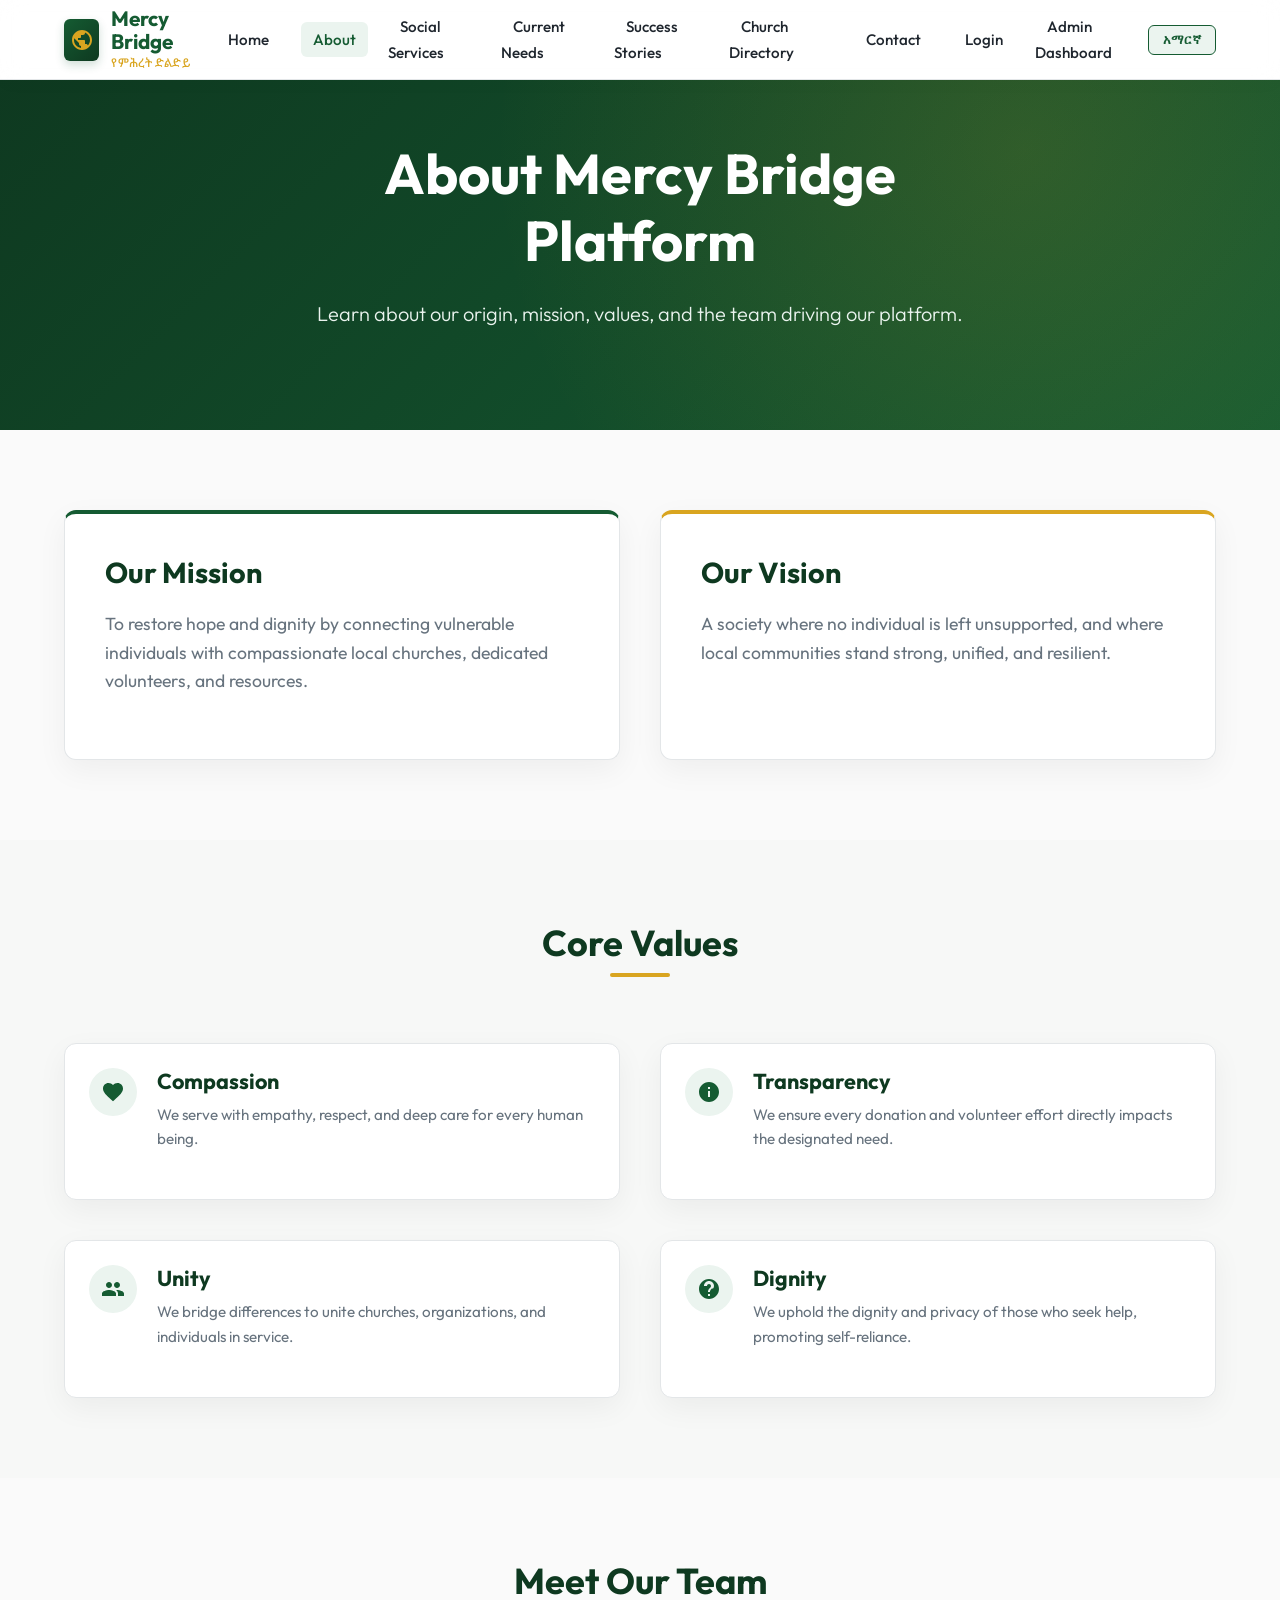
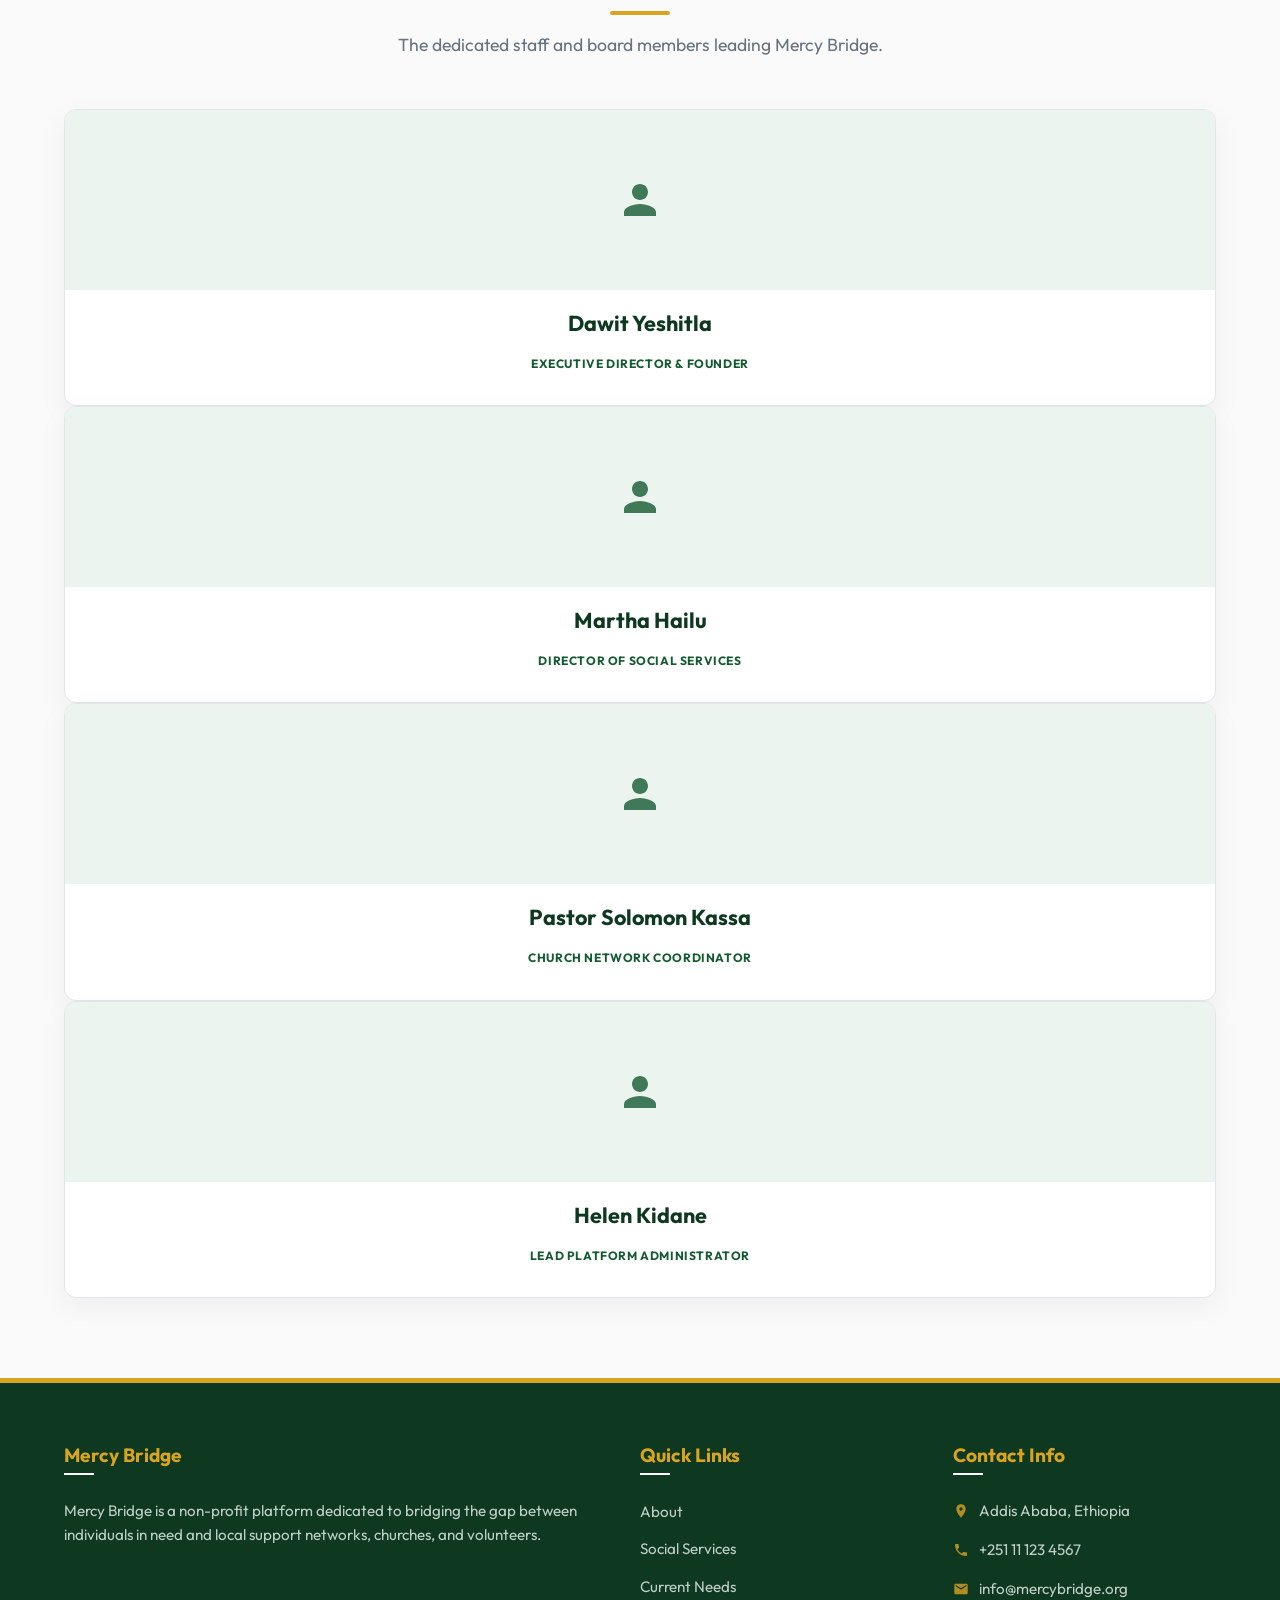
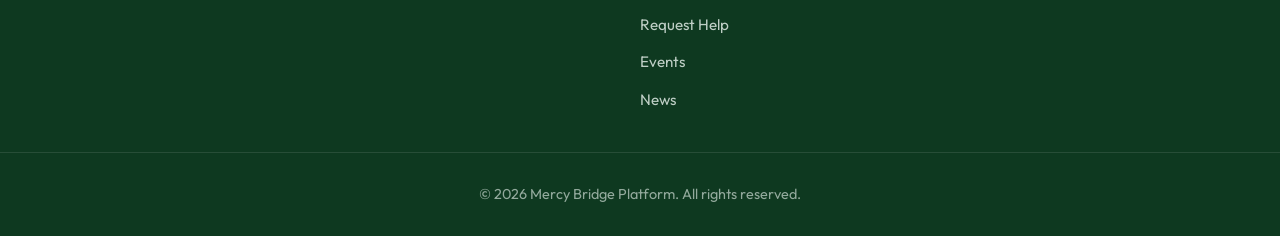
==== about.html @ 028d195b "Add files via upload" ====
<!DOCTYPE html>
<html lang="en">
<head>
  <meta charset="UTF-8">
  <meta name="viewport" content="width=device-width, initial-scale=1.0">
  <title>About Us | Mercy Bridge Platform</title>
  <meta name="description" content="Learn about the mission, vision, values, and team driving the Mercy Bridge Platform.">
  <link rel="stylesheet" href="styles.css">
  <script src="translations.js" defer></script>
  <script src="app.js" defer></script>
</head>
<body>

  <!-- Header -->
  <header class="site-header">
    <div class="container header-container">
      <a href="index.html" class="logo">
        <div class="logo-icon">
          <svg viewBox="0 0 24 24">
            <path d="M12 2C6.48 2 2 6.48 2 12s4.48 10 10 10 10-4.48 10-10S17.52 2 12 2zm-1 17.93c-3.95-.49-7-3.85-7-7.93 0-.62.08-1.21.21-1.79L9 15v1c0 1.1.9 2 2 2v1.93zm6.9-2.54c-.26-.81-1-1.39-1.9-1.39h-1v-3c0-.55-.45-1-1-1H8v-2h2c.55 0 1-.45 1-1V7h2c1.1 0 2-.9 2-2v-.41c2.93 1.19 5 4.06 5 7.41 0 2.08-.8 3.97-2.1 5.39z"/>
          </svg>
        </div>
        <div class="logo-text">
          <span class="logo-title" data-i18n="brand_name">Mercy Bridge</span>
          <span class="logo-subtitle" data-i18n="brand_subtitle">የምሕረት ድልድይ</span>
        </div>
      </a>
      
      <nav>
        <ul class="nav-menu" id="nav-menu">
          <li><a href="index.html" class="nav-link" data-i18n="nav_home">Home</a></li>
          <li><a href="about.html" class="nav-link active" data-i18n="nav_about">About</a></li>
          <li><a href="services.html" class="nav-link" data-i18n="nav_services">Social Services</a></li>
          <li><a href="needs.html" class="nav-link" data-i18n="nav_needs">Current Needs</a></li>
          <li><a href="stories.html" class="nav-link" data-i18n="nav_stories">Success Stories</a></li>
          <li><a href="churches.html" class="nav-link" data-i18n="nav_churches">Churches</a></li>
          <li><a href="contact.html" class="nav-link" data-i18n="nav_contact">Contact</a></li>
          <li><a href="login.html" class="nav-link" data-i18n="nav_login">Login</a></li>
          <li><a href="admin.html" class="nav-link" data-i18n="nav_admin">Admin Dashboard</a></li>
        </ul>
      </nav>
      
      <div style="display:flex; align-items:center; gap: 15px;">
        <button id="lang-toggle" data-i18n="lang_btn">አማርኛ</button>
        <button class="mobile-menu-btn" id="mobile-menu-toggle" aria-label="Toggle Menu">
          <span></span>
          <span></span>
          <span></span>
        </button>
      </div>
    </div>
  </header>

  <main>
    <!-- Banner Header -->
    <section class="hero" style="padding: 60px 0;">
      <div class="container hero-content">
        <h1 data-i18n="about_title">About Mercy Bridge Platform</h1>
        <p data-i18n="about_subtitle">Learn about our origin, mission, values, and the team driving our platform.</p>
      </div>
    </section>

    <!-- Mission & Vision -->
    <section class="section">
      <div class="container grid-2" style="align-items: stretch;">
        <div class="card" style="padding: 40px; border-top: 4px solid var(--color-green-primary);">
          <h2 style="margin-bottom: 20px; font-size: 1.8rem;" data-i18n="about_mission_title">Our Mission</h2>
          <p style="color: var(--color-text-muted); font-size: 1.1rem;" data-i18n="about_mission_desc">To restore hope and dignity by connecting vulnerable individuals with compassionate local churches, dedicated volunteers, and resources.</p>
        </div>
        <div class="card" style="padding: 40px; border-top: 4px solid var(--color-gold);">
          <h2 style="margin-bottom: 20px; font-size: 1.8rem;" data-i18n="about_vision_title">Our Vision</h2>
          <p style="color: var(--color-text-muted); font-size: 1.1rem;" data-i18n="about_vision_desc">A society where no individual is left unsupported, and where local communities stand strong, unified, and resilient.</p>
        </div>
      </div>
    </section>

    <!-- Core Values -->
    <section class="section-alt">
      <div class="container">
        <div class="section-header">
          <h2 data-i18n="about_values_title">Core Values</h2>
        </div>
        
        <div class="grid-2">
          <div class="card" style="flex-direction: row; padding: 24px; gap: 20px; align-items: flex-start;">
            <div style="background-color: var(--color-green-light); padding: 12px; border-radius: 50%; display: flex; flex-shrink: 0;">
              <svg viewBox="0 0 24 24" style="width: 24px; height: 24px; fill: var(--color-green-primary);"><path d="M12 21.35l-1.45-1.32C5.4 15.36 2 12.28 2 8.5 2 5.42 4.42 3 7.5 3c1.74 0 3.41.81 4.5 2.09C13.09 3.81 14.76 3 16.5 3 19.58 3 22 5.42 22 8.5c0 3.78-3.4 6.86-8.55 11.54L12 21.35z"/></svg>
            </div>
            <div>
              <h3 style="margin-bottom: 8px;" data-i18n="about_val1_title">Compassion</h3>
              <p style="color: var(--color-text-muted); font-size: 0.95rem;" data-i18n="about_val1_desc">We serve with empathy, respect, and deep care for every human being.</p>
            </div>
          </div>

          <div class="card" style="flex-direction: row; padding: 24px; gap: 20px; align-items: flex-start;">
            <div style="background-color: var(--color-green-light); padding: 12px; border-radius: 50%; display: flex; flex-shrink: 0;">
              <svg viewBox="0 0 24 24" style="width: 24px; height: 24px; fill: var(--color-green-primary);"><path d="M12 2C6.48 2 2 6.48 2 12s4.48 10 10 10 10-4.48 10-10S17.52 2 12 2zm1 15h-2v-6h2v6zm0-8h-2V7h2v2z"/></svg>
            </div>
            <div>
              <h3 style="margin-bottom: 8px;" data-i18n="about_val2_title">Transparency</h3>
              <p style="color: var(--color-text-muted); font-size: 0.95rem;" data-i18n="about_val2_desc">We ensure every donation and volunteer effort directly impacts the designated need.</p>
            </div>
          </div>

          <div class="card" style="flex-direction: row; padding: 24px; gap: 20px; align-items: flex-start;">
            <div style="background-color: var(--color-green-light); padding: 12px; border-radius: 50%; display: flex; flex-shrink: 0;">
              <svg viewBox="0 0 24 24" style="width: 24px; height: 24px; fill: var(--color-green-primary);"><path d="M16 11c1.66 0 2.99-1.34 2.99-3S17.66 5 16 5c-1.66 0-3 1.34-3 3s1.34 3 3 3zm-8 0c1.66 0 2.99-1.34 2.99-3S9.66 5 8 5C6.34 5 5 6.34 5 8s1.34 3 3 3zm0 2c-2.33 0-7 1.17-7 3.5V19h14v-2.5c0-2.33-4.67-3.5-7-3.5zm8 0c-.29 0-.62.02-.97.05 1.16.84 1.97 1.97 1.97 3.45V19h6v-2.5c0-2.33-4.67-3.5-7-3.5z"/></svg>
            </div>
            <div>
              <h3 style="margin-bottom: 8px;" data-i18n="about_val3_title">Unity</h3>
              <p style="color: var(--color-text-muted); font-size: 0.95rem;" data-i18n="about_val3_desc">We bridge differences to unite churches, organizations, and individuals in service.</p>
            </div>
          </div>

          <div class="card" style="flex-direction: row; padding: 24px; gap: 20px; align-items: flex-start;">
            <div style="background-color: var(--color-green-light); padding: 12px; border-radius: 50%; display: flex; flex-shrink: 0;">
              <svg viewBox="0 0 24 24" style="width: 24px; height: 24px; fill: var(--color-green-primary);"><path d="M12 2C6.48 2 2 6.48 2 12s4.48 10 10 10 10-4.48 10-10S17.52 2 12 2zm1 17h-2v-2h2v2zm2.07-7.75l-.9.92C13.45 12.9 13 13.5 13 15h-2v-.5c0-1.1.45-2.1 1.17-2.83l1.24-1.26c.37-.36.59-.86.59-1.41 0-1.1-.9-2-2-2s-2 .9-2 2H7c0-2.76 2.24-5 5-5s5 2.24 5 5c0 1.04-.42 1.99-1.07 2.75z"/></svg>
            </div>
            <div>
              <h3 style="margin-bottom: 8px;" data-i18n="about_val4_title">Dignity</h3>
              <p style="color: var(--color-text-muted); font-size: 0.95rem;" data-i18n="about_val4_desc">We uphold the dignity and privacy of those who seek help, promoting self-reliance.</p>
            </div>
          </div>
        </div>
      </div>
    </section>

    <!-- Team Section -->
    <section class="section">
      <div class="container">
        <div class="section-header">
          <h2 data-i18n="about_team_title">Meet Our Team</h2>
          <p data-i18n="about_team_subtitle">The dedicated staff and board members leading Mercy Bridge.</p>
        </div>

        <div class="grid-4">
          <!-- Member 1 -->
          <div class="card" style="text-align: center;">
            <div class="card-image" style="height: 180px; background-color: var(--color-green-light);">
              <svg viewBox="0 0 24 24" style="width: 48px; height: 48px;"><path d="M12 12c2.21 0 4-1.79 4-4s-1.79-4-4-4-4 1.79-4 4 1.79 4 4 4zm0 2c-2.67 0-8 1.34-8 4v2h16v-2c0-2.66-5.33-4-8-4z"/></svg>
            </div>
            <div class="card-body" style="padding: 20px;">
              <h3>Dawit Yeshitla</h3>
              <span class="card-tag" style="color: var(--color-green-primary); margin-top: 5px;" data-i18n="team1_role">Executive Director & Founder</span>
            </div>
          </div>

          <!-- Member 2 -->
          <div class="card" style="text-align: center;">
            <div class="card-image" style="height: 180px; background-color: var(--color-green-light);">
              <svg viewBox="0 0 24 24" style="width: 48px; height: 48px;"><path d="M12 12c2.21 0 4-1.79 4-4s-1.79-4-4-4-4 1.79-4 4 1.79 4 4 4zm0 2c-2.67 0-8 1.34-8 4v2h16v-2c0-2.66-5.33-4-8-4z"/></svg>
            </div>
            <div class="card-body" style="padding: 20px;">
              <h3>Martha Hailu</h3>
              <span class="card-tag" style="color: var(--color-green-primary); margin-top: 5px;" data-i18n="team2_role">Director of Social Services</span>
            </div>
          </div>

          <!-- Member 3 -->
          <div class="card" style="text-align: center;">
            <div class="card-image" style="height: 180px; background-color: var(--color-green-light);">
              <svg viewBox="0 0 24 24" style="width: 48px; height: 48px;"><path d="M12 12c2.21 0 4-1.79 4-4s-1.79-4-4-4-4 1.79-4 4 1.79 4 4 4zm0 2c-2.67 0-8 1.34-8 4v2h16v-2c0-2.66-5.33-4-8-4z"/></svg>
            </div>
            <div class="card-body" style="padding: 20px;">
              <h3>Pastor Solomon Kassa</h3>
              <span class="card-tag" style="color: var(--color-green-primary); margin-top: 5px;" data-i18n="team3_role">Church Network Coordinator</span>
            </div>
          </div>

          <!-- Member 4 -->
          <div class="card" style="text-align: center;">
            <div class="card-image" style="height: 180px; background-color: var(--color-green-light);">
              <svg viewBox="0 0 24 24" style="width: 48px; height: 48px;"><path d="M12 12c2.21 0 4-1.79 4-4s-1.79-4-4-4-4 1.79-4 4 1.79 4 4 4zm0 2c-2.67 0-8 1.34-8 4v2h16v-2c0-2.66-5.33-4-8-4z"/></svg>
            </div>
            <div class="card-body" style="padding: 20px;">
              <h3>Helen Kidane</h3>
              <span class="card-tag" style="color: var(--color-green-primary); margin-top: 5px;" data-i18n="team4_role">Lead Platform Administrator</span>
            </div>
          </div>
        </div>
      </div>
    </section>
  </main>

  <!-- Footer -->
  <footer class="site-footer">
    <div class="container footer-grid">
      <div class="footer-col">
        <h3 data-i18n="brand_name">Mercy Bridge</h3>
        <p class="footer-desc-text" data-i18n="footer_desc">Mercy Bridge is a non-profit platform dedicated to bridging the gap between individuals in need and local support networks, churches, and volunteers.</p>
      </div>
      <div class="footer-col">
        <h3 data-i18n="quick_links">Quick Links</h3>
        <ul class="footer-links">
          <li><a href="about.html" class="footer-link" data-i18n="nav_about">About Us</a></li>
          <li><a href="services.html" class="footer-link" data-i18n="nav_services">Social Services</a></li>
          <li><a href="needs.html" class="footer-link" data-i18n="nav_needs">Current Needs</a></li>
          <li><a href="request-help.html" class="footer-link" data-i18n="nav_request">Request Help</a></li>
          <li><a href="events.html" class="footer-link" data-i18n="nav_events">Events</a></li>
          <li><a href="news.html" class="footer-link" data-i18n="nav_news">News</a></li>
        </ul>
      </div>
      <div class="footer-col">
        <h3 data-i18n="contact_info">Contact Info</h3>
        <ul class="footer-contact-list">
          <li class="footer-contact-item">
            <svg viewBox="0 0 24 24"><path d="M12 2C8.13 2 5 5.13 5 9c0 5.25 7 13 7 13s7-7.75 7-13c0-3.87-3.13-7-7-7zm0 9.5c-1.38 0-2.5-1.12-2.5-2.5s1.12-2.5 2.5-2.5 2.5 1.12 2.5 2.5-1.12 2.5-2.5 2.5z"/></svg>
            <span>Addis Ababa, Ethiopia</span>
          </li>
          <li class="footer-contact-item">
            <svg viewBox="0 0 24 24"><path d="M6.62 10.79c1.44 2.83 3.76 5.14 6.59 6.59l2.2-2.2c.27-.27.67-.36 1.02-.24 1.12.37 2.33.57 3.57.57.55 0 1 .45 1 1V20c0 .55-.45 1-1 1-9.39 0-17-7.61-17-17 0-.55.45-1 1-1h3.5c.55 0 1 .45 1 1 0 1.25.2 2.45.57 3.57.11.35.03.74-.25 1.02l-2.2 2.2z"/></svg>
            <span>+251 11 123 4567</span>
          </li>
          <li class="footer-contact-item">
            <svg viewBox="0 0 24 24"><path d="M20 4H4c-1.1 0-1.99.9-1.99 2L2 18c0 1.1.9 2 2 2h16c1.1 0 2-.9 2-2V6c0-1.1-.9-2-2-2zm0 4l-8 5-8-5V6l8 5 8-5v2z"/></svg>
            <span>info@mercybridge.org</span>
          </li>
        </ul>
      </div>
    </div>
    <div class="footer-bottom">
      <div class="container">
        <p data-i18n="copyright">© 2026 Mercy Bridge Platform. All rights reserved.</p>
      </div>
    </div>
  </footer>

</body>
</html>
---- styles.css ----
/* ==========================================================================
   Mercy Bridge Platform (የምሕረት ድልድይ) - CSS Design System
   ========================================================================== */

/* Import Google Fonts */
@import url('https://fonts.googleapis.com/css2?family=Outfit:wght@300;400;500;600;700&family=Noto+Sans+Ethiopic:wght@300;400;500;600;700&display=swap');

:root {
  /* Colors */
  --color-green-primary: hsl(145, 63%, 22%);      /* #135a37 */
  --color-green-dark: hsl(145, 60%, 14%);         /* #09331f */
  --color-green-light: hsl(145, 30%, 94%);        /* Soft green bg tint */
  --color-gold: hsl(43, 74%, 49%);                /* #d4af37 */
  --color-gold-hover: hsl(43, 74%, 40%);
  --color-gold-light: hsl(43, 100%, 96%);         /* Cream tint */
  --color-white: hsl(0, 0%, 100%);
  --color-bg-light: hsl(0, 0%, 98%);
  --color-bg-alt: hsl(145, 10%, 97%);
  --color-text: hsl(210, 20%, 15%);               /* Charcoal */
  --color-text-muted: hsl(210, 10%, 45%);         /* Slate Gray */
  --color-border: hsl(210, 10%, 90%);
  --color-approved: hsl(145, 50%, 40%);
  --color-denied: hsl(0, 75%, 45%);
  --color-pending: hsl(35, 90%, 45%);

  /* Layout & Animation */
  --max-width: 1200px;
  --header-height: 80px;
  --border-radius-sm: 6px;
  --border-radius-md: 12px;
  --border-radius-lg: 24px;
  --box-shadow: 0 10px 30px hsla(0, 0%, 0%, 0.05);
  --box-shadow-hover: 0 20px 40px hsla(0, 0%, 0%, 0.1);
  --transition: all 0.3s cubic-bezier(0.25, 0.8, 0.25, 1);
  --transition-fast: all 0.15s ease;
}

/* Reset & Base Styles */
*, *::before, *::after {
  box-sizing: border-box;
  margin: 0;
  padding: 0;
}

html {
  scroll-behavior: smooth;
}

body {
  font-family: 'Outfit', 'Noto Sans Ethiopic', sans-serif;
  background-color: var(--color-bg-light);
  color: var(--color-text);
  line-height: 1.6;
  min-height: 100vh;
  display: flex;
  flex-direction: column;
}

/* Adjustments for Amharic copy */
body.lang-am {
  font-family: 'Noto Sans Ethiopic', 'Outfit', sans-serif;
  line-height: 1.8;
  letter-spacing: 0.02em;
}

a {
  text-decoration: none;
  color: inherit;
  transition: var(--transition-fast);
}

img {
  max-width: 100%;
  height: auto;
  display: block;
}

h1, h2, h3, h4, h5, h6 {
  font-weight: 700;
  line-height: 1.25;
  color: var(--color-green-dark);
}

/* Base Layout Classes */
.container {
  width: 100%;
  max-width: var(--max-width);
  margin: 0 auto;
  padding: 0 24px;
}

.section {
  padding: 80px 0;
}

.section-alt {
  background-color: var(--color-bg-alt);
  padding: 80px 0;
}

.section-header {
  text-align: center;
  max-width: 700px;
  margin: 0 auto 50px auto;
}

.section-header h2 {
  font-size: 2.25rem;
  margin-bottom: 16px;
  position: relative;
  display: inline-block;
  padding-bottom: 12px;
}

.section-header h2::after {
  content: '';
  position: absolute;
  bottom: 0;
  left: 50%;
  transform: translateX(-50%);
  width: 60px;
  height: 4px;
  background-color: var(--color-gold);
  border-radius: 2px;
}

.section-header p {
  font-size: 1.1rem;
  color: var(--color-text-muted);
}

/* Header & Navigation Styles */
.site-header {
  background-color: hsla(0, 0%, 100%, 0.85);
  backdrop-filter: blur(12px);
  -webkit-backdrop-filter: blur(12px);
  border-bottom: 1px solid var(--color-border);
  position: sticky;
  top: 0;
  left: 0;
  width: 100%;
  z-index: 1000;
  height: var(--header-height);
  box-shadow: 0 4px 20px rgba(0, 0, 0, 0.02);
}

.header-container {
  display: flex;
  justify-content: space-between;
  align-items: center;
  height: 100%;
}

.logo {
  display: flex;
  align-items: center;
  gap: 12px;
}

.logo-icon {
  width: 42px;
  height: 42px;
  background: linear-gradient(135deg, var(--color-green-primary), var(--color-green-dark));
  border-radius: var(--border-radius-sm);
  display: flex;
  align-items: center;
  justify-content: center;
  box-shadow: 0 4px 10px rgba(19, 90, 55, 0.2);
}

.logo-icon svg {
  width: 24px;
  height: 24px;
  fill: var(--color-gold);
}

.logo-text {
  display: flex;
  flex-direction: column;
}

.logo-title {
  font-size: 1.3rem;
  font-weight: 700;
  color: var(--color-green-primary);
  line-height: 1.1;
}

.logo-subtitle {
  font-size: 0.75rem;
  color: var(--color-gold);
  font-weight: 500;
  letter-spacing: 0.05em;
}

.nav-menu {
  display: flex;
  align-items: center;
  gap: 20px;
  list-style: none;
}

.nav-link {
  font-size: 0.95rem;
  font-weight: 500;
  color: var(--color-text);
  padding: 8px 12px;
  border-radius: var(--border-radius-sm);
}

.nav-link:hover, .nav-link.active {
  color: var(--color-green-primary);
  background-color: var(--color-green-light);
}

/* Button & Nav Toggles */
.btn {
  display: inline-flex;
  align-items: center;
  justify-content: center;
  padding: 10px 22px;
  font-size: 0.95rem;
  font-weight: 600;
  border-radius: var(--border-radius-md);
  border: 2px solid transparent;
  cursor: pointer;
  transition: var(--transition);
  gap: 8px;
}

.btn-primary {
  background-color: var(--color-gold);
  color: var(--color-white);
  box-shadow: 0 4px 15px rgba(212, 175, 55, 0.25);
}

.btn-primary:hover {
  background-color: var(--color-gold-hover);
  transform: translateY(-2px);
  box-shadow: 0 6px 20px rgba(212, 175, 55, 0.35);
}

.btn-secondary {
  background-color: var(--color-green-primary);
  color: var(--color-white);
  box-shadow: 0 4px 15px rgba(19, 90, 55, 0.2);
}

.btn-secondary:hover {
  background-color: var(--color-green-dark);
  transform: translateY(-2px);
}

.btn-outline {
  background-color: transparent;
  border-color: var(--color-green-primary);
  color: var(--color-green-primary);
}

.btn-outline:hover {
  background-color: var(--color-green-primary);
  color: var(--color-white);
  transform: translateY(-2px);
}

.btn-sm {
  padding: 6px 12px;
  font-size: 0.85rem;
  border-radius: var(--border-radius-sm);
}

/* Language Toggle Button */
#lang-toggle {
  background-color: var(--color-green-light);
  border: 1px solid var(--color-green-primary);
  color: var(--color-green-primary);
  padding: 6px 14px;
  border-radius: var(--border-radius-sm);
  font-weight: 600;
  cursor: pointer;
  transition: var(--transition-fast);
}

#lang-toggle:hover {
  background-color: var(--color-green-primary);
  color: var(--color-white);
}

/* Mobile Menu Button */
.mobile-menu-btn {
  display: none;
  background: none;
  border: none;
  cursor: pointer;
  padding: 4px;
  flex-direction: column;
  justify-content: space-between;
  width: 30px;
  height: 20px;
}

.mobile-menu-btn span {
  display: block;
  height: 3px;
  width: 100%;
  background-color: var(--color-green-primary);
  border-radius: 2px;
  transition: var(--transition);
}

/* Hero Section */
.hero {
  background: linear-gradient(135deg, var(--color-green-dark) 0%, var(--color-green-primary) 100%);
  color: var(--color-white);
  padding: 100px 0 120px 0;
  position: relative;
  overflow: hidden;
  text-align: center;
}

.hero::after {
  content: '';
  position: absolute;
  top: 0;
  left: 0;
  right: 0;
  bottom: 0;
  background: radial-gradient(circle at 80% 20%, hsla(43, 74%, 49%, 0.15) 0%, transparent 50%);
  pointer-events: none;
}

.hero-content {
  max-width: 800px;
  margin: 0 auto;
  position: relative;
  z-index: 2;
}

.hero h1 {
  font-size: 3.5rem;
  color: var(--color-white);
  line-height: 1.2;
  margin-bottom: 24px;
}

.hero p {
  font-size: 1.25rem;
  color: var(--color-green-light);
  margin-bottom: 40px;
  font-weight: 300;
}

.hero-actions {
  display: flex;
  justify-content: center;
  gap: 20px;
}

/* Stats Section */
.stats-grid {
  display: grid;
  grid-template-columns: repeat(4, 1fr);
  gap: 30px;
  margin-top: -60px;
  position: relative;
  z-index: 10;
}

.stat-card {
  background-color: var(--color-white);
  border-radius: var(--border-radius-md);
  padding: 30px 24px;
  text-align: center;
  box-shadow: 0 15px 35px rgba(0, 0, 0, 0.08);
  border-top: 4px solid var(--color-gold);
  transition: var(--transition);
}

.stat-card:hover {
  transform: translateY(-5px);
  box-shadow: var(--box-shadow-hover);
}

.stat-number {
  font-size: 1.8rem;
  font-weight: 700;
  color: var(--color-green-primary);
  margin-bottom: 8px;
}

.stat-label {
  font-size: 0.95rem;
  color: var(--color-text-muted);
  font-weight: 500;
}

/* Grid Layouts (Cards) */
.grid-3 {
  display: grid;
  grid-template-columns: repeat(3, 1fr);
  gap: 30px;
}

.grid-2 {
  display: grid;
  grid-template-columns: repeat(2, 1fr);
  gap: 40px;
}

/* Service, News & Story Card Designs */
.card {
  background-color: var(--color-white);
  border-radius: var(--border-radius-md);
  border: 1px solid var(--color-border);
  overflow: hidden;
  box-shadow: var(--box-shadow);
  transition: var(--transition);
  display: flex;
  flex-direction: column;
}

.card:hover {
  transform: translateY(-8px);
  box-shadow: var(--box-shadow-hover);
  border-color: rgba(212, 175, 55, 0.3);
}

.card-image {
  height: 200px;
  background-color: var(--color-green-light);
  position: relative;
  overflow: hidden;
  display: flex;
  align-items: center;
  justify-content: center;
}

.card-image svg {
  width: 64px;
  height: 64px;
  fill: var(--color-green-primary);
  opacity: 0.8;
  transition: var(--transition);
}

.card:hover .card-image svg {
  transform: scale(1.1);
  fill: var(--color-gold);
}

.card-body {
  padding: 30px;
  flex-grow: 1;
  display: flex;
  flex-direction: column;
}

.card-tag {
  font-size: 0.75rem;
  font-weight: 700;
  text-transform: uppercase;
  color: var(--color-gold);
  margin-bottom: 12px;
  letter-spacing: 0.05em;
  display: inline-block;
}

.card h3 {
  font-size: 1.35rem;
  margin-bottom: 12px;
}

.card p {
  color: var(--color-text-muted);
  font-size: 0.95rem;
  margin-bottom: 24px;
  flex-grow: 1;
}

.card-footer {
  padding: 20px 30px;
  border-top: 1px solid var(--color-border);
  background-color: var(--color-bg-light);
  display: flex;
  justify-content: space-between;
  align-items: center;
}

/* Progress Bars */
.progress-container {
  margin-bottom: 20px;
}

.progress-bar-wrapper {
  background-color: var(--color-border);
  height: 8px;
  border-radius: 4px;
  overflow: hidden;
  margin-bottom: 8px;
}

.progress-bar-fill {
  background: linear-gradient(90deg, var(--color-green-primary), var(--color-gold));
  height: 100%;
  border-radius: 4px;
  transition: width 1s cubic-bezier(0.4, 0, 0.2, 1);
}

.progress-labels {
  display: flex;
  justify-content: space-between;
  font-size: 0.85rem;
  font-weight: 600;
}

.progress-labels .raised {
  color: var(--color-green-primary);
}

.progress-labels .goal {
  color: var(--color-text-muted);
}

/* Forms Styling */
.form-wrapper {
  background-color: var(--color-white);
  border-radius: var(--border-radius-lg);
  padding: 50px;
  box-shadow: var(--box-shadow);
  border: 1px solid var(--color-border);
}

.form-title {
  font-size: 1.8rem;
  margin-bottom: 30px;
  text-align: center;
}

.form-grid {
  display: grid;
  grid-template-columns: repeat(2, 1fr);
  gap: 24px;
  margin-bottom: 30px;
}

.form-group {
  margin-bottom: 24px;
  display: flex;
  flex-direction: column;
}

.form-group.full-width {
  grid-column: span 2;
}

.form-label {
  font-size: 0.95rem;
  font-weight: 600;
  margin-bottom: 8px;
  color: var(--color-green-dark);
}

.form-control {
  font-family: inherit;
  padding: 12px 16px;
  font-size: 1rem;
  border-radius: var(--border-radius-sm);
  border: 1px solid var(--color-border);
  outline: none;
  transition: var(--transition-fast);
}

.form-control:focus {
  border-color: var(--color-green-primary);
  box-shadow: 0 0 0 3px var(--color-green-light);
}

textarea.form-control {
  resize: vertical;
  min-height: 120px;
}

/* Preset Donation Buttons */
.donation-presets {
  display: grid;
  grid-template-columns: repeat(4, 1fr);
  gap: 12px;
  margin-bottom: 16px;
}

.amt-btn {
  background-color: var(--color-bg-light);
  border: 2px solid var(--color-border);
  border-radius: var(--border-radius-sm);
  padding: 12px;
  font-size: 1.1rem;
  font-weight: 700;
  color: var(--color-green-primary);
  cursor: pointer;
  transition: var(--transition-fast);
}

.amt-btn:hover, .amt-btn.active {
  border-color: var(--color-gold);
  background-color: var(--color-gold-light);
  color: var(--color-gold-hover);
}

/* Search and Filters Layout */
.filter-bar {
  display: flex;
  justify-content: space-between;
  align-items: center;
  margin-bottom: 40px;
  gap: 20px;
  background-color: var(--color-white);
  padding: 20px;
  border-radius: var(--border-radius-md);
  box-shadow: var(--box-shadow);
  border: 1px solid var(--color-border);
}

.search-box {
  display: flex;
  align-items: center;
  gap: 10px;
  flex-grow: 1;
  max-width: 450px;
}

.search-input-wrapper {
  position: relative;
  width: 100%;
}

.search-input-wrapper input {
  width: 100%;
  padding: 12px 16px 12px 40px;
  border-radius: var(--border-radius-sm);
  border: 1px solid var(--color-border);
  outline: none;
  font-size: 0.95rem;
}

.search-input-wrapper svg {
  position: absolute;
  left: 14px;
  top: 50%;
  transform: translateY(-50%);
  fill: var(--color-text-muted);
  width: 16px;
  height: 16px;
}

.filter-options {
  display: flex;
  gap: 10px;
}

.filter-btn {
  background: none;
  border: 1px solid var(--color-border);
  padding: 8px 16px;
  border-radius: var(--border-radius-sm);
  font-weight: 600;
  font-size: 0.9rem;
  cursor: pointer;
  transition: var(--transition-fast);
  color: var(--color-text-muted);
}

.filter-btn:hover, .filter-btn.active {
  background-color: var(--color-green-primary);
  color: var(--color-white);
  border-color: var(--color-green-primary);
}

/* Accordion FAQs */
.faq-list {
  max-width: 800px;
  margin: 0 auto;
}

.faq-item {
  background-color: var(--color-white);
  border: 1px solid var(--color-border);
  border-radius: var(--border-radius-md);
  margin-bottom: 16px;
  overflow: hidden;
  box-shadow: var(--box-shadow);
}

.faq-question {
  padding: 24px;
  font-size: 1.15rem;
  font-weight: 600;
  color: var(--color-green-dark);
  cursor: pointer;
  display: flex;
  justify-content: space-between;
  align-items: center;
  user-select: none;
  transition: background-color 0.2s ease;
}

.faq-question:hover {
  background-color: var(--color-bg-light);
}

.faq-question svg {
  width: 18px;
  height: 18px;
  fill: var(--color-green-primary);
  transition: transform 0.3s ease;
}

.faq-answer {
  padding: 0 24px;
  max-height: 0;
  overflow: hidden;
  transition: all 0.3s cubic-bezier(0.25, 0.8, 0.25, 1);
  color: var(--color-text-muted);
  font-size: 0.95rem;
}

.faq-item.active .faq-question svg {
  transform: rotate(180deg);
}

.faq-item.active .faq-answer {
  padding: 0 24px 24px 24px;
  max-height: 200px;
}

/* Church Directory Specific Styles */
.church-meta {
  margin-top: 15px;
  display: grid;
  gap: 10px;
}

.church-meta-item {
  display: flex;
  gap: 10px;
  font-size: 0.9rem;
}

.church-meta-item strong {
  min-width: 120px;
  color: var(--color-green-primary);
}

/* Admin Dashboard Container */
.admin-dashboard-container {
  display: flex;
  min-height: calc(100vh - var(--header-height) - 100px);
}

.admin-sidebar {
  width: 250px;
  border-right: 1px solid var(--color-border);
  padding: 30px;
  background-color: var(--color-white);
}

.admin-nav {
  display: flex;
  flex-direction: column;
  gap: 15px;
  list-style: none;
}

.admin-nav-link {
  font-weight: 500;
  font-size: 0.95rem;
  padding: 10px 14px;
  border-radius: var(--border-radius-sm);
  display: block;
}

.admin-nav-link:hover, .admin-nav-link.active {
  background-color: var(--color-green-light);
  color: var(--color-green-primary);
}

.admin-content {
  flex-grow: 1;
  padding: 40px;
}

.admin-stats-grid {
  display: grid;
  grid-template-columns: repeat(3, 1fr);
  gap: 20px;
  margin-bottom: 40px;
}

.admin-stat-card {
  background-color: var(--color-white);
  padding: 24px;
  border-radius: var(--border-radius-md);
  border: 1px solid var(--color-border);
  box-shadow: var(--box-shadow);
  display: flex;
  align-items: center;
  gap: 20px;
}

.admin-stat-icon {
  width: 50px;
  height: 50px;
  border-radius: 50%;
  background-color: var(--color-green-light);
  display: flex;
  align-items: center;
  justify-content: center;
}

.admin-stat-icon svg {
  width: 24px;
  height: 24px;
  fill: var(--color-green-primary);
}

.admin-stat-details h3 {
  font-size: 0.85rem;
  text-transform: uppercase;
  color: var(--color-text-muted);
  letter-spacing: 0.05em;
  margin-bottom: 4px;
}

.admin-stat-number {
  font-size: 1.5rem;
  font-weight: 700;
  color: var(--color-green-dark);
}

/* Tables design */
.table-wrapper {
  background-color: var(--color-white);
  border-radius: var(--border-radius-md);
  border: 1px solid var(--color-border);
  overflow-x: auto;
  box-shadow: var(--box-shadow);
  margin-bottom: 40px;
}

.table-title {
  padding: 20px 24px;
  font-size: 1.2rem;
  font-weight: 700;
  border-bottom: 1px solid var(--color-border);
}

.admin-table {
  width: 100%;
  border-collapse: collapse;
  text-align: left;
}

.admin-table th {
  background-color: var(--color-bg-alt);
  padding: 16px 24px;
  font-size: 0.85rem;
  text-transform: uppercase;
  font-weight: 700;
  color: var(--color-text-muted);
  letter-spacing: 0.05em;
}

.admin-table td {
  padding: 18px 24px;
  border-bottom: 1px solid var(--color-border);
  font-size: 0.95rem;
}

.admin-table tr:last-child td {
  border-bottom: none;
}

/* Status Badges */
.status-badge {
  display: inline-block;
  padding: 4px 10px;
  border-radius: 12px;
  font-size: 0.75rem;
  font-weight: 700;
  text-transform: uppercase;
}

.badge-pending {
  background-color: hsl(35, 100%, 94%);
  color: var(--color-pending);
}

.badge-approved {
  background-color: hsl(145, 60%, 94%);
  color: var(--color-approved);
}

.badge-denied {
  background-color: hsl(0, 100%, 94%);
  color: var(--color-denied);
}

/* Urgency Tags */
.urgency-tag {
  display: inline-block;
  padding: 2px 8px;
  border-radius: 4px;
  font-size: 0.75rem;
  font-weight: 600;
}

.urgency-tag.high {
  background-color: var(--color-denied);
  color: var(--color-white);
}

.urgency-tag.medium {
  background-color: var(--color-pending);
  color: var(--color-white);
}

.urgency-tag.low {
  background-color: var(--color-approved);
  color: var(--color-white);
}

/* Category Indicator */
.category-indicator {
  display: inline-block;
  background-color: var(--color-green-light);
  color: var(--color-green-primary);
  padding: 2px 8px;
  border-radius: 4px;
  font-size: 0.8rem;
  font-weight: 600;
}

/* Toast Notifications */
.toast-notification {
  position: fixed;
  bottom: 24px;
  right: 24px;
  background-color: var(--color-white);
  border-left: 5px solid var(--color-approved);
  box-shadow: 0 10px 40px rgba(0, 0, 0, 0.15);
  border-radius: var(--border-radius-sm);
  padding: 16px 24px;
  z-index: 2000;
  transform: translateY(100px);
  opacity: 0;
  transition: transform 0.3s cubic-bezier(0.175, 0.885, 0.32, 1.275), opacity 0.3s ease;
  pointer-events: none;
}

.toast-notification.show {
  transform: translateY(0);
  opacity: 1;
  pointer-events: auto;
}

.toast-notification.error {
  border-left-color: var(--color-denied);
}

.toast-content {
  display: flex;
  align-items: center;
  gap: 12px;
}

.toast-icon {
  font-weight: 700;
  font-size: 1.2rem;
  color: var(--color-approved);
}

.toast-notification.error .toast-icon {
  color: var(--color-denied);
}

.toast-message {
  font-weight: 500;
  font-size: 0.95rem;
}

/* Footer Styles */
.site-footer {
  background-color: var(--color-green-dark);
  color: var(--color-white);
  padding: 60px 0 30px 0;
  margin-top: auto;
  border-top: 5px solid var(--color-gold);
}

.footer-grid {
  display: grid;
  grid-template-columns: 2fr 1fr 1fr;
  gap: 50px;
  margin-bottom: 40px;
}

.footer-col h3 {
  color: var(--color-gold);
  font-size: 1.2rem;
  margin-bottom: 24px;
  position: relative;
  display: inline-block;
  padding-bottom: 8px;
}

.footer-col h3::after {
  content: '';
  position: absolute;
  bottom: 0;
  left: 0;
  width: 30px;
  height: 2px;
  background-color: var(--color-white);
}

.footer-desc-text {
  color: var(--color-green-light);
  font-size: 0.95rem;
  opacity: 0.8;
  margin-bottom: 20px;
}

.footer-links {
  list-style: none;
  display: flex;
  flex-direction: column;
  gap: 12px;
}

.footer-link {
  color: var(--color-green-light);
  font-size: 0.95rem;
  opacity: 0.8;
}

.footer-link:hover {
  color: var(--color-gold);
  opacity: 1;
  padding-left: 5px;
}

.footer-contact-list {
  list-style: none;
  display: flex;
  flex-direction: column;
  gap: 15px;
}

.footer-contact-item {
  font-size: 0.95rem;
  color: var(--color-green-light);
  opacity: 0.8;
  display: flex;
  gap: 10px;
}

.footer-contact-item svg {
  width: 16px;
  height: 16px;
  fill: var(--color-gold);
  flex-shrink: 0;
  margin-top: 4px;
}

.footer-bottom {
  border-top: 1px solid rgba(255, 255, 255, 0.1);
  padding-top: 30px;
  text-align: center;
}

.footer-bottom p {
  font-size: 0.9rem;
  color: var(--color-green-light);
  opacity: 0.6;
}

/* ==========================================================================
   Responsive Design & Breakpoints
   ========================================================================== */

@media (max-width: 1024px) {
  .stats-grid {
    grid-template-columns: repeat(2, 1fr);
    margin-top: -30px;
    padding: 0 10px;
  }

  .grid-3 {
    grid-template-columns: repeat(2, 1fr);
  }

  .admin-dashboard-container {
    flex-direction: column;
  }

  .admin-sidebar {
    width: 100%;
    border-right: none;
    border-bottom: 1px solid var(--color-border);
    padding: 20px;
  }

  .admin-nav {
    flex-direction: row;
    overflow-x: auto;
    padding-bottom: 10px;
  }

  .admin-nav-link {
    white-space: nowrap;
  }

  .admin-content {
    padding: 24px;
  }
}

@media (max-width: 768px) {
  .section-header h2 {
    font-size: 1.8rem;
  }

  .hero h1 {
    font-size: 2.25rem;
  }

  .hero p {
    font-size: 1.05rem;
  }

  /* Nav Menu Mobile styles */
  .mobile-menu-btn {
    display: flex;
  }

  .nav-menu {
    position: fixed;
    top: var(--header-height);
    left: 0;
    width: 100%;
    height: calc(100vh - var(--header-height));
    background-color: var(--color-white);
    flex-direction: column;
    padding: 40px 24px;
    gap: 24px;
    transform: translateX(100%);
    transition: var(--transition);
    box-shadow: 0 15px 30px rgba(0,0,0,0.1);
  }

  .nav-menu.active {
    transform: translateX(0);
  }

  .mobile-menu-btn.active span:nth-child(1) {
    transform: rotate(45deg) translate(5px, 5px);
  }

  .mobile-menu-btn.active span:nth-child(2) {
    opacity: 0;
  }

  .mobile-menu-btn.active span:nth-child(3) {
    transform: rotate(-45deg) translate(7px, -7px);
  }

  .grid-3, .grid-2 {
    grid-template-columns: 1fr;
  }

  .form-wrapper {
    padding: 24px;
  }

  .form-grid {
    grid-template-columns: 1fr;
  }

  .form-group.full-width {
    grid-column: span 1;
  }

  .donation-presets {
    grid-template-columns: repeat(2, 1fr);
  }

  .filter-bar {
    flex-direction: column;
    align-items: stretch;
  }

  .search-box {
    max-width: 100%;
  }

  .filter-options {
    overflow-x: auto;
    padding-bottom: 5px;
  }

  .footer-grid {
    grid-template-columns: 1fr;
    gap: 30px;
  }

  .admin-stats-grid {
    grid-template-columns: 1fr;
  }
}

@media (max-width: 480px) {
  .stats-grid {
    grid-template-columns: 1fr;
  }

  .hero-actions {
    flex-direction: column;
    gap: 12px;
  }

  .hero-actions .btn {
    width: 100%;
  }
}
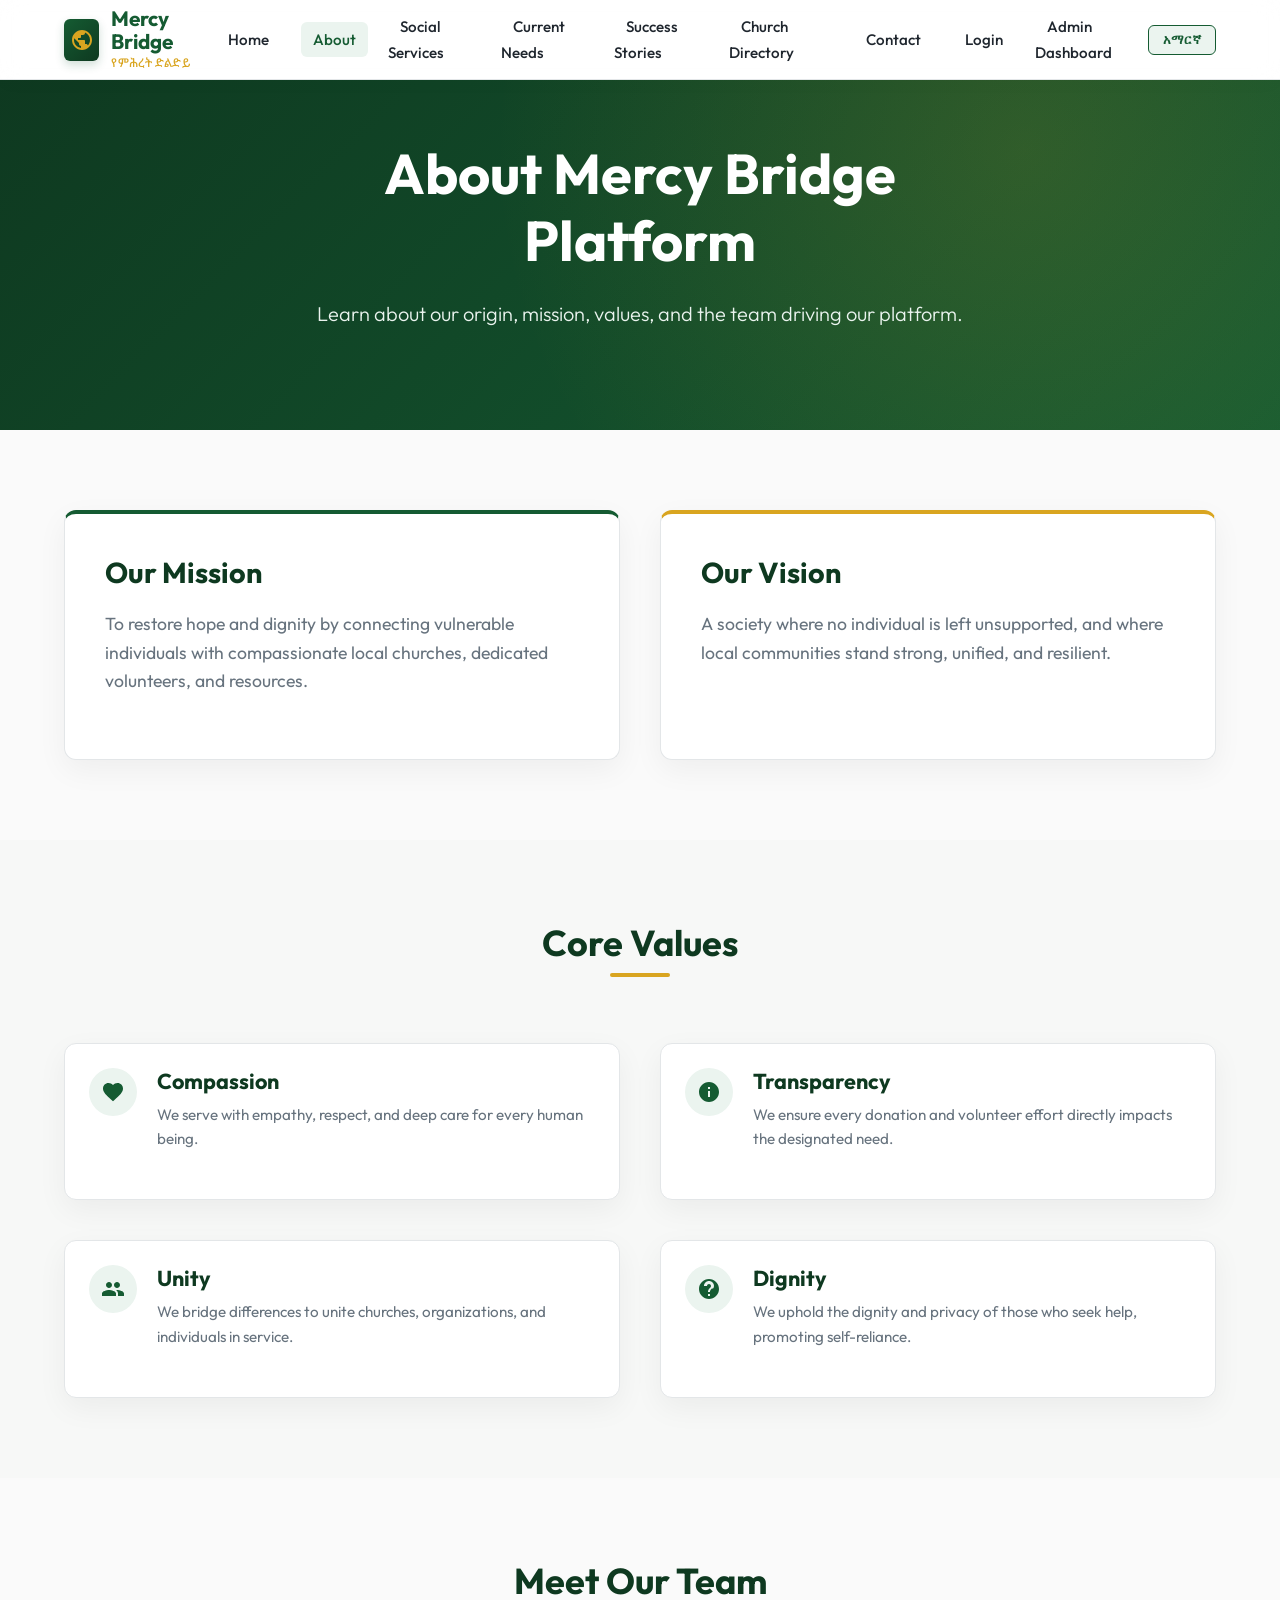
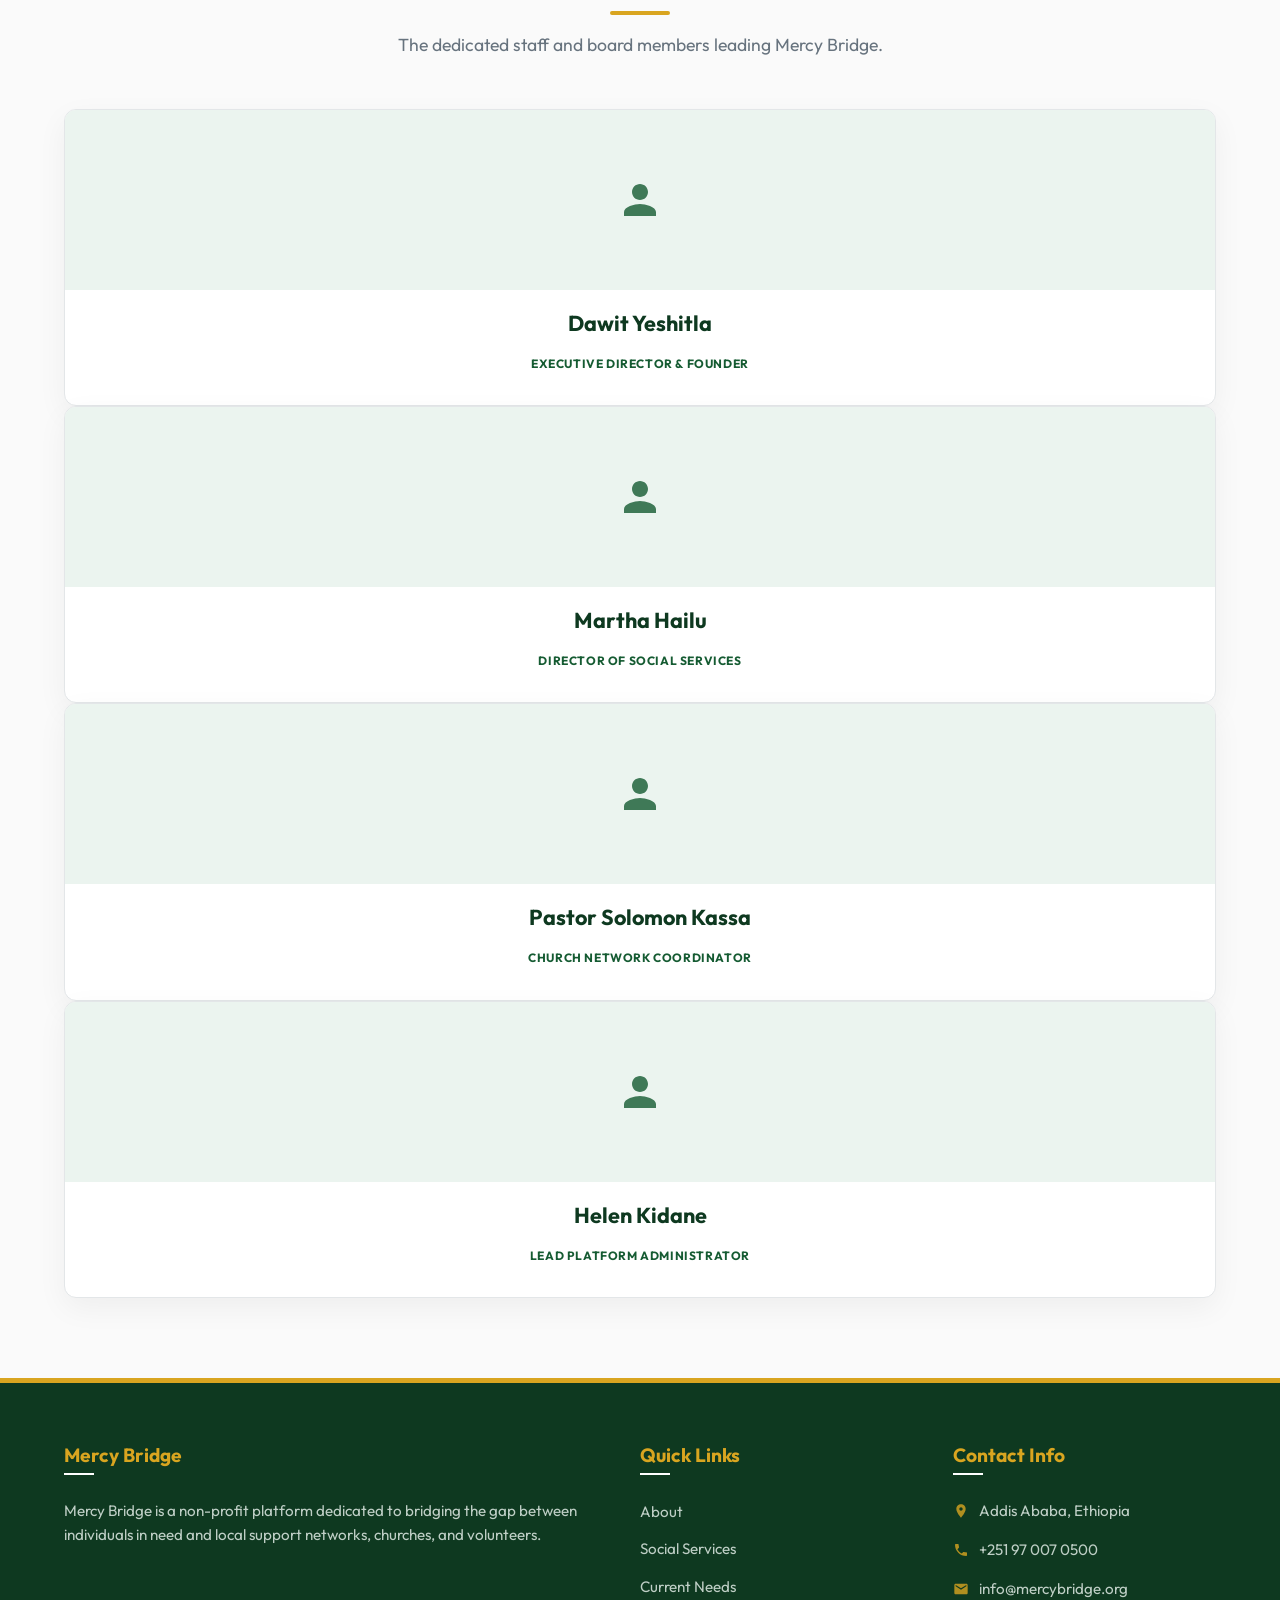
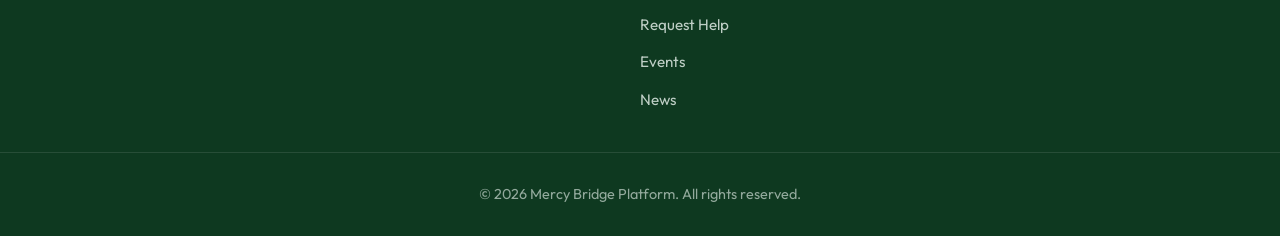
==== commit 7a1daf9c: "Update about.html" ====
--- a/about.html
+++ b/about.html
@@ -65,11 +65,11 @@
       <div class="container grid-2" style="align-items: stretch;">
         <div class="card" style="padding: 40px; border-top: 4px solid var(--color-green-primary);">
           <h2 style="margin-bottom: 20px; font-size: 1.8rem;" data-i18n="about_mission_title">Our Mission</h2>
-          <p style="color: var(--color-text-muted); font-size: 1.1rem;" data-i18n="about_mission_desc">To restore hope and dignity by connecting vulnerable individuals with compassionate local churches, dedicated volunteers, and resources.</p>
+          <p style="color: var(--color-text-muted); font-size: 1.1rem;" data-i18n="about_mission_desc">To provide a transparent digital platform that connects the Ethiopian Orthodox Tewahedo Church with donors, volunteers, and beneficiaries; raises public awareness of church social services; mobilizes resources; and facilitates efficient, equitable, and sustainable service delivery for the benefit of communities.</p>
         </div>
         <div class="card" style="padding: 40px; border-top: 4px solid var(--color-gold);">
           <h2 style="margin-bottom: 20px; font-size: 1.8rem;" data-i18n="about_vision_title">Our Vision</h2>
-          <p style="color: var(--color-text-muted); font-size: 1.1rem;" data-i18n="about_vision_desc">A society where no individual is left unsupported, and where local communities stand strong, unified, and resilient.</p>
+          <p style="color: var(--color-text-muted); font-size: 1.1rem;" data-i18n="about_vision_desc">To become a trusted digital platform that strengthens the Ethiopian Orthodox Tewahedo Church's social service by connecting churches, donors, volunteers, and beneficiaries, while promoting faith, compassion, transparency, and strengthening a sustainable social service system.</p>
         </div>
       </div>
     </section>
@@ -209,7 +209,7 @@
           </li>
           <li class="footer-contact-item">
             <svg viewBox="0 0 24 24"><path d="M6.62 10.79c1.44 2.83 3.76 5.14 6.59 6.59l2.2-2.2c.27-.27.67-.36 1.02-.24 1.12.37 2.33.57 3.57.57.55 0 1 .45 1 1V20c0 .55-.45 1-1 1-9.39 0-17-7.61-17-17 0-.55.45-1 1-1h3.5c.55 0 1 .45 1 1 0 1.25.2 2.45.57 3.57.11.35.03.74-.25 1.02l-2.2 2.2z"/></svg>
-            <span>+251 11 123 4567</span>
+            <span>+251 97 007 0500</span>
           </li>
           <li class="footer-contact-item">
             <svg viewBox="0 0 24 24"><path d="M20 4H4c-1.1 0-1.99.9-1.99 2L2 18c0 1.1.9 2 2 2h16c1.1 0 2-.9 2-2V6c0-1.1-.9-2-2-2zm0 4l-8 5-8-5V6l8 5 8-5v2z"/></svg>
